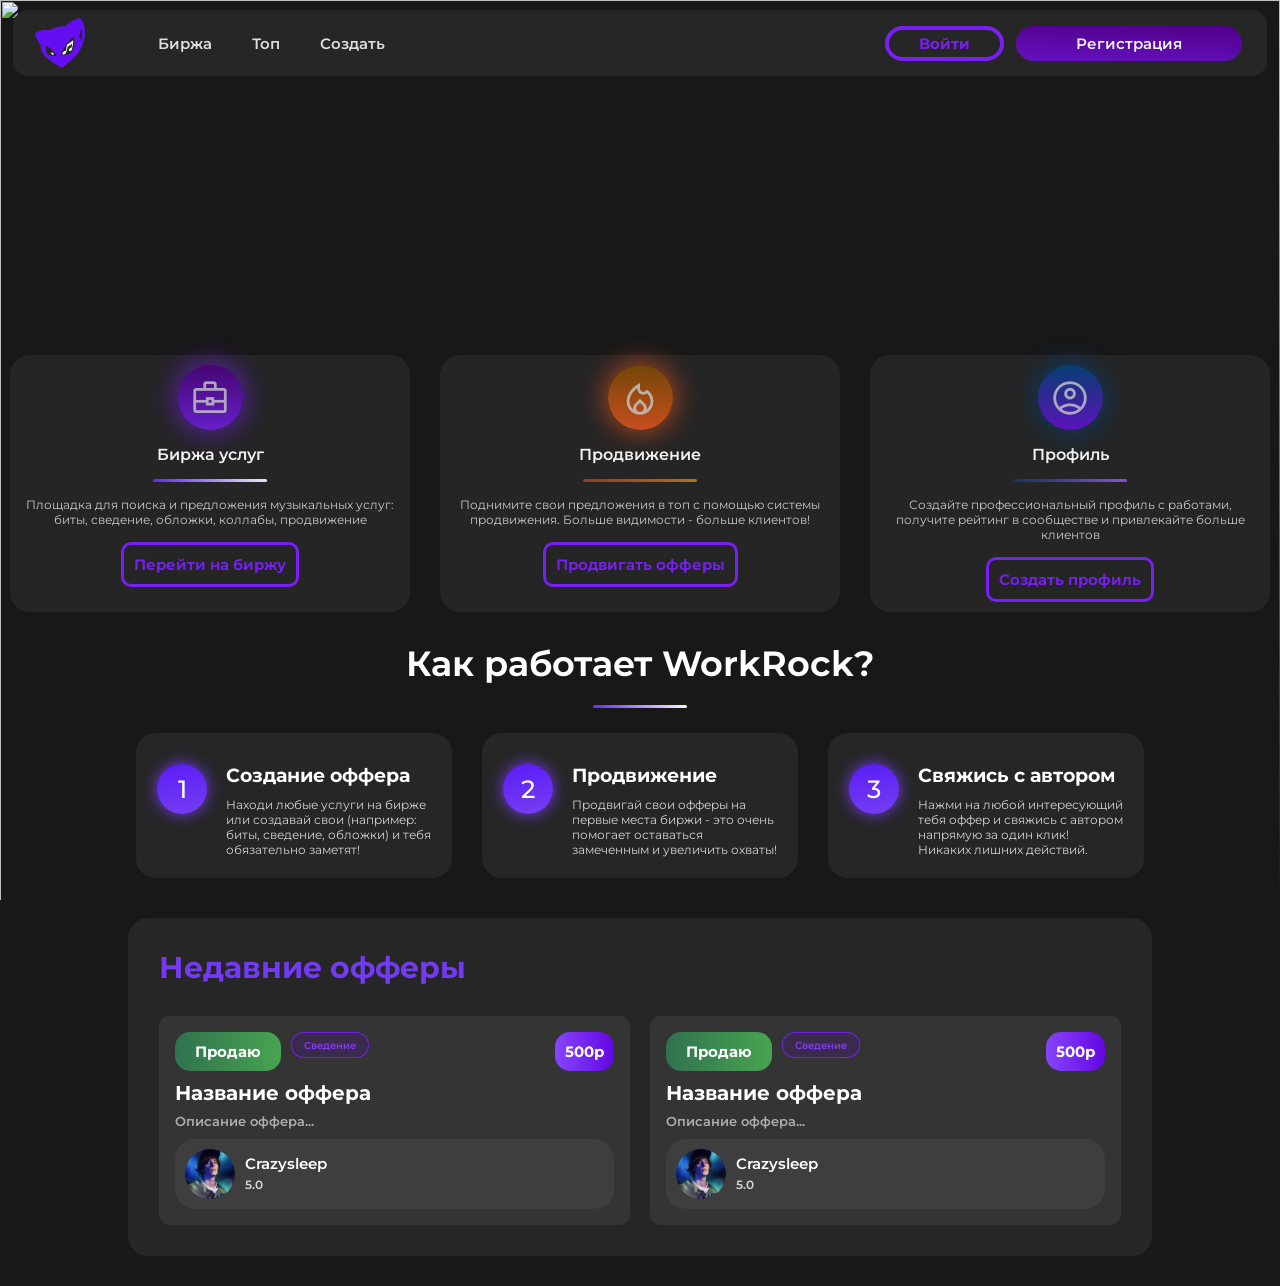
==== indexx/index.html @ 7c4638f1 "Add files via upload" ====
<!doctype html>
<html lang="ru">
  <head>
    <meta charset="UTF-8" />
    <meta name="viewport" content="width=device-width, initial-scale=1.0" />
    <title>Главная страница</title>
    <link rel="stylesheet" href="scss/index.css"/>
    <link
      href="https://fonts.googleapis.com/css2?family=Material+Symbols+Outlined"
      rel="stylesheet"
    />
  </head>
  <body>
    <!-- шапка -->
    <header class="header">
      <div class="header_logo"></div>
      <div class="header_nav">
        <a href="../market/market.html" class="header_nav_a">Биржа</a>
        <a href="" class="header_nav_a">Топ</a>
        <a href="" class="header_nav_a">Создать</a>
      </div>
      <div class="header_register">
        <button class="header_register_a_vh modal_vhrg">Войти</button>
        <button class="header_register_a_rg modal_vhrg">Регистрация</button>
      </div>
    </header>

    <!-- гифка -->
    <div class="con_one">
      <div class="gif_con">
        <img
          class="gif"
          src="https://media1.giphy.com/media/v1.Y2lkPTc5MGI3NjExdjl0ODY4eGNld2w3MTBham90aWJibW5sY29uaXBnZmtyMDhxZHY2diZlcD12MV9pbnRlcm5hbF9naWZfYnlfaWQmY3Q9Zw/vyaf70QxWQuD8dFiej/giphy.gif"
          alt=""
        />
        <span class="gif_span"></span>
      </div>
    </div>

    <!-- блоки после гифки -->
    <div class="con_block">
      <div class="block block_one">
        <div class="block_ico_port bico">
          <span class="material-symbols-outlined"> business_center </span>
        </div>
        <div class="block_one_h1">Биржа услуг</div>
        <div class="block_one_line bline"></div>
        <div class="block_one_p">
          Площадка для поиска и предложения музыкальных услуг: биты, сведение,
          обложки, коллабы, продвижение
        </div>
        <a href="#" class="block_one_button">Перейти на биржу</a>
      </div>

      <div class="block block_two">
        <div class="block_ico_fire bico">
          <span class="material-symbols-outlined"> local_fire_department </span>
        </div>
        <div class="block_two_h1">Продвижение</div>
        <div class="block_two_line bline"></div>
        <div class="block_two_p">
          Поднимите свои предложения в топ с помощью системы продвижения. Больше
          видимости - больше клиентов!
        </div>
        <a href="#" class="block_two_button">Продвигать офферы</a>
      </div>

      <div class="block block_fre">
        <div class="block_ico_prof bico">
          <span class="material-symbols-outlined"> account_circle </span>
        </div>
        <div class="block_fre_h1">Профиль</div>
        <div class="block_fre_line bline"></div>
        <div class="block_fre_p">
          Создайте профессиональный профиль с работами, получите рейтинг в
          сообществе и привлекайте больше клиентов
        </div>
        <a href="#" class="block_fre_button">Создать профиль</a>
      </div>
    </div>

    <!-- блоки 1 , 2 ,3 -->
    <div class="con_block_two">
      <div class="con_block_two_top">
        <div class="con_block_two_top_h1">Как работает WorkRock?</div>
        <div class="con_block_two_top_line"></div>
      </div>
      <div class="con_block_two_grid">
        <div class="con_block_two_grid_block">
          <div class="con_block_two_grid_block_number">1</div>
          <div class="con_block_two_grid_block_info">
            <h1 class="con_block_two_grid_block_info_h1">Создание оффера</h1>
            <p class="con_block_two_grid_block_info_p">
              Находи любые услуги на бирже или создавай свои (например: биты,
              сведение, обложки) и тебя обязательно заметят!
            </p>
          </div>
        </div>
        <div class="con_block_two_grid_block">
          <div class="con_block_two_grid_block_number">2</div>
          <div class="con_block_two_grid_block_info">
            <h1 class="con_block_two_grid_block_info_h1">Продвижение</h1>
            <p class="con_block_two_grid_block_info_p">
              Продвигай свои офферы на первые места биржи - это очень помогает
              оставаться замеченным и увеличить охваты!
            </p>
          </div>
        </div>
        <div class="con_block_two_grid_block">
          <div class="con_block_two_grid_block_number">3</div>
          <div class="con_block_two_grid_block_info">
            <h1 class="con_block_two_grid_block_info_h1">Свяжись с автором</h1>
            <p class="con_block_two_grid_block_info_p">
              Нажми на любой интересующий тебя оффер и свяжись с автором
              напрямую за один клик! Никаких лишних действий.
            </p>
          </div>
        </div>
      </div>
    </div>

    <!-- офферы -->
    <div class="con_offers">
      <div class="con_offers_h1">Недавние офферы</div>
      <div class="con_offers_overfl">
        <div class="offer">
          <div class="offer_top">
            <div class="offer_top_block">Продаю</div>
            <div class="offer_top_block offtb">Сведение</div>
            <div class="offer_top_block offtbb">500р</div>
          </div>
          <div class="offer_h1">Название оффера</div>
          <div class="offer_p">Описание оффера...</div>
          <div class="offer_profile">
            <img src="/img/1.jpg" alt="" class="offer_profile_avatar" />
            <div class="offer_profile_con">
              <div class="offer_profile_con_nickname">Crazysleep</div>
              <div class="offer_profile_con_otziv">5.0</div>
            </div>
          </div>
        </div>
        <div class="offer">
          <div class="offer_top">
            <div class="offer_top_block">Продаю</div>
            <div class="offer_top_block offtb">Сведение</div>
            <div class="offer_top_block offtbb">500р</div>
          </div>
          <div class="offer_h1">Название оффера</div>
          <div class="offer_p">Описание оффера...</div>
          <div class="offer_profile">
            <img src="/img/1.jpg" alt="" class="offer_profile_avatar" />
            <div class="offer_profile_con">
              <div class="offer_profile_con_nickname">Crazysleep</div>
              <div class="offer_profile_con_otziv">5.0</div>
            </div>
          </div>
        </div>
      </div>
    </div>

    <!-- модальный блок-окно -->
    <div class="modal_con">
      <div class="modal_block">
        <div class="modal_con_h1rg">
          <h1 class="modal_block_h1rg">Регистрация</h1>
          <h1 class="modal_block_h1">x</h1>
        </div>
          <div class="modal_nick">
            <h1 class="modal_nick_h1">Ваш никнейм</h1>
            <input class="modal_nick_input" type="name" placeholder="Введите никнейм"/>
          </div>
          <div class="modal_pass">
            <h1 class="modal_pass_h1">Пароль</h1>
            <input class="modal_pass_input" type="password" placeholder="Введите пароль"/>
          </div>
          <div class="modal_2pass">
            <h1 class="modal_2pass_h1">Подтвердите пароль</h1>
            <input class="modal_2pass_input" type="password" placeholder="Введите снова пароль"/>
          </div>
          <div class="modal_tg">
            <div class="modal_tg_h1">Telegram для связи (обязательно)</div>
            <div class="modal_tg_con">
              <input type="text" class="modal_tg_con_input" value="@" placeholder="@nickname"/>
              <div class="modal_tg_con_p">
                Ссылка будет в вашем профиле. Можно изменить позже
              </div>
            </div>
          </div>
          <div class="modal_rg">
            <button class="modal_rg_rg">Зарегистрироваться</button>
            <button class="modal_rg_vh">Есть аккаунт?</button>
          </div>
        </div>
      </div>
    </div>

    <!-- модальное окно входа -->
      <div class="modal_con_rg">

      <div class="modal_con_rg_block">

        <div class="modal_con_rg_block_conh1">
          <h1 class="modal_con_rg_block_conh1_vh">Вход</h1>
          <h1 class="modal_con_rg_block_conh1_x">x</h1>
        </div>

          <div class="modal_con_rg_block_nick">
            <h1 class="modal_con_rg_block_nick_name">Ваш никнейм</h1>
            <input class="modal_con_rg_block_nick_inp" type="name" placeholder="Введите никнейм"/>
          </div>

          <div class="modal_con_rg_block_pass">
            <h1 class="modal_con_rg_block_pass_pass">Пароль</h1>
            <input class="modal_con_rg_block_pass_inp" type="password" placeholder="Введите пароль"/>
          </div>

          <div class="modal_con_rg_block_vh">
            <button class="modal_con_rg_block_vh_vhod">Вход</button>
            <button class="modal_con_rg_block_vh_vv">Нету акканта?</button>
          </div>

        </div>
      </div>
    </div>

    <script src="js/index.js"></script>
  </body>
</html>
---- indexx/scss/index.css ----
@import url("https://fonts.googleapis.com/css2?family=Comfortaa:wght@300..700&family=Lato:ital,wght@0,100;0,300;0,400;0,700;0,900;1,100;1,300;1,400;1,700;1,900&family=Manuale:ital,wght@0,300..800;1,300..800&family=Montserrat:ital,wght@0,100..900;1,100..900&family=Roboto:ital,wght@0,100..900;1,100..900&display=swap");
body.no-scroll {
  overflow: hidden;
}

body {
  overflow-x: hidden;
  padding: 0 0 30px 0;
}

* {
  margin: 0;
  padding: 0;
  box-sizing: border-box;
  transition: all 0.2s;
  border: 0px;
  color: rgb(255, 255, 255);
  font-family: "Montserrat", sans-serif;
  font-size: 20px;
  font-weight: 400;
}

button {
  cursor: pointer;
}
button:hover {
  transform: scale(1.05);
}

a {
  text-decoration: none;
  color: white;
}

body {
  display: flex;
  flex-direction: column;
  justify-content: center;
  align-items: center;
  gap: normal;
  background: rgb(24, 24, 24);
  position: relative;
}

.header {
  display: flex;
  flex-direction: row;
  justify-content: space-between;
  align-items: center;
  gap: normal;
  width: 98%;
  height: 66px;
  background: rgb(40, 40, 40);
  top: 10px;
  z-index: 10;
  padding: 5px;
  border-radius: 15px;
  position: fixed;
  opacity: 95%;
}
@media (max-width: 900px) {
  .header {
    width: 98%;
    height: auto;
    padding: 10px;
  }
}
.header_logo {
  width: 55px;
  height: 50px;
  margin-left: 15px;
  background-image: url(../../img/logo2.PNG);
  background-repeat: no-repeat;
  background-position: 50% 50%;
  background-size: cover;
  margin-right: 60px;
  cursor: pointer;
}
@media (max-width: 900px) {
  .header_logo {
    width: 35px;
    height: 30px;
  }
}
@media (max-width: 600px) {
  .header_logo {
    width: 30px;
    height: 20px;
  }
}
@media (max-width: 500px) {
  .header_logo {
    margin-left: 20px;
    padding: 0 0 0 30px;
  }
}
.header_logo:hover {
  transform: rotate(15deg);
}
.header_nav {
  display: flex;
  flex-direction: row;
  justify-content: normal;
  align-items: stretch;
  gap: 20px;
  margin-right: auto;
}
@media (max-width: 900px) {
  .header_nav {
    margin-right: 0px;
    display: flex;
    flex-direction: row;
    justify-content: normal;
    align-items: stretch;
    gap: 5px;
  }
}
@media (max-width: 500px) {
  .header_nav {
    margin-left: -80px;
  }
}
.header_nav_a {
  padding: 10px;
  border-radius: 10px;
  font-size: 15px;
  font-weight: 600;
  opacity: 0.9;
}
@media (max-width: 900px) {
  .header_nav_a {
    font-size: 10px;
  }
}
@media (max-width: 500px) {
  .header_nav_a {
    font-size: 8px;
  }
}
.header_nav_a:hover {
  background-color: rgba(140, 87, 219, 0.1568627451);
}
.header_register {
  display: flex;
  flex-direction: row;
  justify-content: center;
  align-items: center;
  gap: 12px;
  margin-right: 20px;
}
@media (max-width: 900px) {
  .header_register {
    margin-right: 1px;
  }
}
.header_register_a_vh {
  border: 4px solid rgb(126, 32, 255);
  background: rgba(82, 0, 142, 0);
  color: rgb(126, 32, 255);
  border-radius: 20px;
  padding: 4px 30px;
  text-align: center;
  font-size: 15px;
  font-weight: 700;
}
@media (max-width: 900px) {
  .header_register_a_vh {
    padding: 8px 10px;
    font-size: 10px;
    border: 1px solid rgb(126, 32, 255);
  }
}
@media (max-width: 500px) {
  .header_register_a_vh {
    padding: 5px 5px;
    font-size: 8px;
  }
}
.header_register_a_vh:hover {
  transform: scale(1.1);
}
.header_register_a_rg {
  border-radius: 20px;
  background: linear-gradient(182.62deg, rgb(82, 0, 142) -1.457%, rgb(114.69, 23.78, 225.97) 142.012%, rgb(126, 32, 255) 191.621%);
  padding: 8px 60px;
  text-align: center;
  font-size: 15px;
  font-weight: 600;
}
@media (max-width: 900px) {
  .header_register_a_rg {
    padding: 8px 20px;
    font-size: 10px;
  }
}
@media (max-width: 500px) {
  .header_register_a_rg {
    padding: 5px 5px;
    font-size: 8px;
  }
}
.header_register_a_rg:hover {
  transform: scale(1.05);
}

.gif_con {
  position: relative;
}
.gif_con .gif_span::after {
  content: "";
  width: 100vw;
  height: 900px;
  background: linear-gradient(180deg, rgba(255, 255, 255, 0) 0%, rgb(24, 24, 24) 100%);
  position: absolute;
  z-index: 1;
  bottom: 1px;
  left: 1px;
}
@media (max-width: 800px) {
  .gif_con .gif_span::after {
    width: 100vw;
    height: 500px;
  }
}
@media (max-width: 500px) {
  .gif_con .gif_span::after {
    width: 100vw;
    height: 300px;
  }
}
.gif_con .gif {
  width: 100vw;
  height: 900px;
}
@media (max-width: 800px) {
  .gif_con .gif {
    width: 100vw;
    height: 500px;
  }
}
@media (max-width: 500px) {
  .gif_con .gif {
    width: 100vw;
    height: 300px;
  }
}

.con_block {
  display: grid;
  grid-template-columns: 1fr 1fr 1fr;
  grid-template-rows: 1fr;
  gap: 30px;
  justify-content: normal;
  align-items: stretch;
  width: 77.8%;
  height: auto;
  margin-top: -550px;
  z-index: 2;
}
@media (max-width: 1300px) {
  .con_block {
    width: 100%;
    height: auto;
    padding: 0 10px;
  }
}
@media (max-width: 800px) {
  .con_block {
    margin-top: -250px;
  }
}
@media (max-width: 500px) {
  .con_block {
    display: grid;
    grid-template-columns: 1fr 1fr 1fr;
    grid-template-rows: 1fr;
    gap: 10px;
    justify-content: normal;
    align-items: stretch;
  }
}
@media (max-width: 500px) {
  .con_block {
    margin-top: -150px;
  }
}
.con_block .block {
  display: flex;
  flex-direction: column;
  justify-content: auto;
  align-items: center;
  gap: 20px;
  text-align: center;
  opacity: 0.95;
  border-radius: 20px;
  background: rgb(38, 38, 38);
  padding: 20px;
  cursor: pointer;
}
@media (max-width: 1300px) {
  .con_block .block {
    display: flex;
    flex-direction: column;
    justify-content: auto;
    align-items: center;
    gap: 15px;
    padding: 10px;
  }
}
@media (max-width: 500px) {
  .con_block .block {
    display: flex;
    flex-direction: column;
    justify-content: auto;
    align-items: center;
    gap: 10px;
  }
}
.con_block .block:hover {
  transform: scale(1.07);
  opacity: 1;
}
.con_block .block:hover .bico {
  border-radius: 30px;
  transform: rotate(10deg) scale(1.05);
  opacity: 1;
}
.con_block .block:hover .bline {
  width: 70%;
  height: 3px;
}
.con_block .block:hover .block_ico_port {
  box-shadow: 0 0 25px rgb(126, 32, 255);
}
.con_block .block:hover .block_ico_fire {
  box-shadow: 0 0 25px rgb(255, 94, 32);
}
.con_block .block:hover .block_ico_prof {
  box-shadow: 0 0 25px rgb(2, 95, 189);
}

.block_ico_port > .material-symbols-outlined, .block_ico_fire > .material-symbols-outlined, .block_ico_prof > .material-symbols-outlined {
  font-size: 3em;
  position: absolute;
  opacity: 0.8;
}
@media (max-width: 1300px) {
  .block_ico_port > .material-symbols-outlined, .block_ico_fire > .material-symbols-outlined, .block_ico_prof > .material-symbols-outlined {
    font-size: 2em;
  }
}
@media (max-width: 500px) {
  .block_ico_port > .material-symbols-outlined, .block_ico_fire > .material-symbols-outlined, .block_ico_prof > .material-symbols-outlined {
    font-size: 1em;
  }
}
.block_ico_port, .block_ico_fire, .block_ico_prof {
  display: flex;
  flex-direction: row;
  justify-content: center;
  align-items: center;
  gap: normal;
  width: 85px;
  height: 85px;
  background: linear-gradient(180deg, rgb(82, 0, 142), rgb(126, 32, 255) 100%);
  box-shadow: 0 0 30px rgb(126, 32, 255);
  padding: 10px;
  border-radius: 40px;
  opacity: 0.8;
  position: relative;
}
@media (max-width: 1300px) {
  .block_ico_port, .block_ico_fire, .block_ico_prof {
    width: 65px;
    height: 65px;
  }
}
@media (max-width: 500px) {
  .block_ico_port, .block_ico_fire, .block_ico_prof {
    width: 35px;
    height: 35px;
  }
}
.block_ico_fire {
  background: linear-gradient(180deg, rgb(142, 83, 0), rgb(255, 94, 32) 100%);
  box-shadow: 0 0 30px rgb(255, 94, 32);
}
.block_ico_prof {
  background: linear-gradient(180deg, rgb(0, 72, 142), rgb(110, 17, 237) 100%);
  box-shadow: 0 0 30px rgb(0, 72, 142);
}

.block_one_h1, .block_two_h1, .block_fre_h1 {
  font-size: 1.2em;
  font-weight: 600;
}
@media (max-width: 1300px) {
  .block_one_h1, .block_two_h1, .block_fre_h1 {
    font-size: 0.8em;
  }
}
@media (max-width: 500px) {
  .block_one_h1, .block_two_h1, .block_fre_h1 {
    font-size: 0.55em;
  }
}
.block_one_line, .block_two_line, .block_fre_line {
  width: 30%;
  height: 3px;
  border-radius: 4px;
  background: linear-gradient(90deg, #642bfd, #f6f3ff 100%);
}
@media (max-width: 500px) {
  .block_one_line, .block_two_line, .block_fre_line {
    width: 30%;
    height: 2px;
  }
}
.block_one_p, .block_two_p, .block_fre_p {
  text-align: center;
  font-size: 0.8em;
  opacity: 0.8;
}
@media (max-width: 1300px) {
  .block_one_p, .block_two_p, .block_fre_p {
    font-size: 0.6em;
  }
}
@media (max-width: 500px) {
  .block_one_p, .block_two_p, .block_fre_p {
    font-size: 0.35em;
  }
}
.block_one_button, .block_two_button, .block_fre_button {
  width: 280px;
  height: auto;
  padding: 15px;
  color: rgb(126, 32, 255);
  border: 3px solid rgb(126, 32, 255);
  border-radius: 20px;
  background: rgba(82, 0, 142, 0);
  font-weight: 650;
}
@media (max-width: 1300px) {
  .block_one_button, .block_two_button, .block_fre_button {
    width: auto;
    height: auto;
    padding: 10px;
    font-size: 15px;
    border-radius: 10px;
  }
}
@media (max-width: 500px) {
  .block_one_button, .block_two_button, .block_fre_button {
    width: auto;
    height: auto;
    padding: 5px;
    font-size: 7px;
    border-radius: 5px;
  }
}
.block_one_button:hover, .block_two_button:hover, .block_fre_button:hover {
  width: 260px;
  height: auto;
  padding: 15px;
}
.block_two_line {
  background: linear-gradient(90deg, #904223, #b5772a 100%);
}
.block_fre_line {
  background: linear-gradient(90deg, #16365d, #8c57db 100%);
}

.con_block_two {
  display: flex;
  flex-direction: column;
  justify-content: center;
  align-items: center;
  gap: normal;
  width: 100%;
  height: auto;
  padding: 10px;
  z-index: 5;
  margin-top: 20px;
}
@media (max-width: 500px) {
  .con_block_two {
    padding: 5px;
  }
}
.con_block_two_top {
  display: flex;
  flex-direction: column;
  justify-content: center;
  align-items: center;
  gap: 20px;
}
.con_block_two_top_h1 {
  font-size: 35px;
  font-weight: 650;
}
@media (max-width: 900px) {
  .con_block_two_top_h1 {
    font-size: 25px;
  }
}
@media (max-width: 500px) {
  .con_block_two_top_h1 {
    font-size: 15px;
  }
}
.con_block_two_top_line {
  width: 5%;
  height: 5px;
  border-radius: 4px;
  background: linear-gradient(90deg, #642bfd, #f6f3ff 100%);
}
@media (max-width: 1300px) {
  .con_block_two_top_line {
    width: 20%;
    height: 3px;
  }
}
.con_block_two_grid {
  display: grid;
  grid-template-columns: 1fr 1fr 1fr;
  grid-template-rows: auto;
  gap: 30px;
  justify-content: center;
  align-items: center;
  width: 80%;
  margin-top: 25px;
}
@media (max-width: 900px) {
  .con_block_two_grid {
    display: grid;
    grid-template-columns: 1fr 1fr 1fr;
    grid-template-rows: auto;
    gap: 10px;
    justify-content: center;
    align-items: center;
  }
}
.con_block_two_grid_block {
  display: flex;
  flex-direction: row;
  justify-content: space-between;
  align-items: stretch;
  gap: normal;
  cursor: pointer;
  border: 1px solid rgba(0, 0, 0, 0);
  padding: 20px;
  border-radius: 20px;
  background: rgb(38, 38, 38);
}
@media (max-width: 1300px) {
  .con_block_two_grid_block {
    gap: 10px;
  }
}
@media (max-width: 900px) {
  .con_block_two_grid_block {
    padding: 10px;
    gap: 10px;
  }
}
.con_block_two_grid_block:hover {
  border: 1px solid #8c57db;
}
.con_block_two_grid_block_number {
  display: flex;
  flex-direction: row;
  justify-content: center;
  align-items: center;
  gap: normal;
  width: 50px;
  height: 50px;
  margin-top: 10px;
  font-size: 25px;
  padding: 20px;
  font-weight: 500;
  background: linear-gradient(170.35deg, rgb(91, 30, 248) 5.345%, rgb(116, 60, 241) 91.776%);
  box-shadow: 0 0 15px rgb(116, 60, 241);
  border-radius: 50%;
}
@media (max-width: 900px) {
  .con_block_two_grid_block_number {
    width: 30px;
    height: 30px;
    font-size: 15px;
    padding: 10px;
  }
}
@media (max-width: 500px) {
  .con_block_two_grid_block_number {
    width: 20px;
    height: 20px;
    font-size: 10px;
    padding: 5px;
    margin-top: 0px;
  }
}
.con_block_two_grid_block_info {
  display: flex;
  flex-direction: column;
  justify-content: center;
  align-items: stretch;
  gap: 10px;
  width: 75%;
  height: 90%;
  margin-top: 20px;
}
@media (max-width: 500px) {
  .con_block_two_grid_block_info {
    margin-top: 0px;
  }
}
.con_block_two_grid_block_info_h1 {
  margin-right: auto;
  font-size: 19px;
  font-weight: 700;
  margin-top: -10px;
}
@media (max-width: 900px) {
  .con_block_two_grid_block_info_h1 {
    font-size: 13px;
  }
}
@media (max-width: 500px) {
  .con_block_two_grid_block_info_h1 {
    margin-top: 0px;
    font-size: 8px;
  }
}
.con_block_two_grid_block_info_p {
  font-size: 12px;
  opacity: 0.8;
}
@media (max-width: 900px) {
  .con_block_two_grid_block_info_p {
    font-size: 8px;
  }
}
@media (max-width: 500px) {
  .con_block_two_grid_block_info_p {
    font-size: 4px;
  }
}

.con_offers {
  display: flex;
  flex-direction: column;
  justify-content: space-between;
  align-items: stretch;
  gap: 30px;
  width: 80%;
  height: auto;
  margin-top: 30px;
  padding: 30px;
  background: rgb(38, 38, 38);
  border-radius: 20px;
  border: 1px solid rgba(102, 0, 255, 0);
  z-index: 5;
}
@media (max-width: 800px) {
  .con_offers {
    padding: 10px;
    display: flex;
    flex-direction: column;
    justify-content: space-between;
    align-items: stretch;
    gap: 10px;
    width: 95%;
    height: auto;
  }
}
.con_offers_h1 {
  font-size: 30px;
  font-weight: 700;
  color: #723af1;
}
.con_offers_overfl {
  display: flex;
  flex-direction: row;
  justify-content: center;
  align-items: stretch;
  gap: 20px;
  width: 100%;
  height: auto;
  border-radius: 15px;
}

.offer {
  width: 100%;
  height: auto;
  padding: 15px;
  border-radius: 10px;
  background: rgb(38, 38, 38);
  background: rgb(52, 52, 52);
  border: 1px solid rgba(102, 0, 255, 0);
  cursor: pointer;
}
@media (max-width: 800px) {
  .offer {
    padding: 10px;
  }
}
@media (max-width: 500px) {
  .offer {
    padding: 5px;
  }
}
.offer:hover {
  border: 1px solid #6600ff;
  transform: scale(1.02);
}
.offer_top {
  display: flex;
  flex-direction: row;
  justify-content: space-between;
  align-items: stretch;
  gap: normal;
}
.offer_top_block {
  padding: 10px 20px;
  font-size: 15px;
  border-radius: 15px;
  background: linear-gradient(270deg, rgb(71, 164, 80), rgb(48, 114, 79) 100%);
  font-weight: 700;
}
@media (max-width: 800px) {
  .offer_top_block {
    padding: 10px 10px;
    font-size: 10px;
  }
}
@media (max-width: 500px) {
  .offer_top_block {
    padding: 8px 8px;
    font-size: 8px;
  }
}
.offer_top .offtb {
  display: flex;
  flex-direction: row;
  justify-content: center;
  align-items: center;
  gap: normal;
  width: auto;
  height: 25px;
  font-weight: 600;
  padding: 12px;
  font-size: 10px;
  margin-right: auto;
  margin-left: 10px;
  box-sizing: border-box;
  border: 0.7px solid rgba(126, 32, 255, 0.85);
  border-radius: 15px;
  background: rgba(84, 9, 184, 0.2);
  color: rgb(132, 60, 233);
}
@media (max-width: 800px) {
  .offer_top .offtb {
    padding: 10px 10px;
    font-size: 10px;
  }
}
@media (max-width: 500px) {
  .offer_top .offtb {
    padding: 8px 8px;
    font-size: 8px;
  }
}
.offer_top .offtbb {
  font-weight: 700;
  padding: 10px;
  border-radius: 15px;
  background: linear-gradient(270deg, rgb(100, 7, 226) 0.422%, rgb(135, 69, 252) 100%);
  font-size: 15px;
}
@media (max-width: 800px) {
  .offer_top .offtbb {
    padding: 10px 10px;
    font-size: 10px;
  }
}
@media (max-width: 500px) {
  .offer_top .offtbb {
    padding: 8px 8px;
    font-size: 8px;
  }
}
.offer_h1 {
  margin-top: 10px;
  font-weight: 700;
  font-size: 20px;
}
@media (max-width: 800px) {
  .offer_h1 {
    font-size: 15px;
  }
}
@media (max-width: 500px) {
  .offer_h1 {
    font-size: 10px;
  }
}
.offer_p {
  margin-top: 8px;
  opacity: 0.6;
  text-align: left;
  font-weight: 600;
  font-size: 13px;
}
@media (max-width: 800px) {
  .offer_p {
    font-size: 10px;
  }
}
@media (max-width: 500px) {
  .offer_p {
    font-size: 8px;
  }
}
.offer_profile {
  display: flex;
  flex-direction: row;
  justify-content: normal;
  align-items: stretch;
  gap: normal;
  padding: 10px;
  border-radius: 20px;
  background: rgba(102, 102, 102, 0.2);
  margin-top: 10px;
}
@media (max-width: 800px) {
  .offer_profile {
    padding: 5px;
  }
}
@media (max-width: 500px) {
  .offer_profile {
    padding: 3px;
  }
}
.offer_profile_avatar {
  width: 50px;
  height: 50px;
  border-radius: 50%;
}
@media (max-width: 800px) {
  .offer_profile_avatar {
    width: 40px;
    height: 40px;
  }
}
@media (max-width: 500px) {
  .offer_profile_avatar {
    width: 30px;
    height: 30px;
  }
}
.offer_profile_con {
  margin-left: 10px;
}
.offer_profile_con_nickname {
  font-size: 15px;
  font-weight: 600;
  margin-top: 5px;
}
@media (max-width: 800px) {
  .offer_profile_con_nickname {
    font-size: 10px;
  }
}
@media (max-width: 500px) {
  .offer_profile_con_nickname {
    font-size: 8px;
  }
}
.offer_profile_con_otziv {
  font-size: 12px;
  opacity: 0.8;
  margin-top: 4px;
  font-weight: 600;
}
@media (max-width: 800px) {
  .offer_profile_con_otziv {
    font-size: 8px;
  }
}
@media (max-width: 500px) {
  .offer_profile_con_otziv {
    font-size: 5px;
  }
}

.modal_con {
  display: none;
  justify-content: center;
  width: 100%;
  height: 100%;
  position: absolute;
  z-index: 20;
  background-color: rgba(0, 0, 0, 0.678);
}
.modal_con .modal_block {
  display: flex;
  flex-direction: column;
  gap: 15px;
  position: fixed;
  z-index: 21;
  margin-top: 50px;
  width: 800px;
  border-radius: 15px;
  background: rgb(38, 38, 38);
  opacity: 0.93;
  padding: 40px;
}
@media (max-width: 1300px) {
  .modal_con .modal_block {
    width: 90%;
    box-shadow: 0 0 200px 50px black;
  }
}
@media (max-width: 500px) {
  .modal_con .modal_block {
    position: static;
  }
}
.modal_con .modal_block .modal_con_h1rg {
  display: flex;
  justify-content: center;
  align-items: center;
}
@media (max-width: 500px) {
  .modal_con .modal_block .modal_con_h1rg {
    gap: 60px;
    margin-bottom: 20px;
  }
}
.modal_con .modal_block .modal_con_h1rg .modal_block_h1rg,
.modal_con .modal_block .modal_con_h1rg .modal_block_h1rg_rg {
  margin-left: 40%;
  color: #7a4ef3;
  font-weight: 700;
  font-size: 25px;
}
.modal_con .modal_block .modal_block_h1 {
  display: flex;
  justify-content: center;
  align-items: center;
  margin-left: auto;
  border-radius: 50%;
  width: 30px;
  height: 30px;
  cursor: pointer;
}
@media (max-width: 500px) {
  .modal_con .modal_block .modal_block_h1 {
    margin-right: 100px;
  }
}
.modal_con .modal_block .modal_block_h1:hover {
  background-color: rgba(0, 0, 0, 0.322);
  transform: rotate(30deg);
}
.modal_con .modal_block .modal_nick,
.modal_con .modal_block .modal_pass,
.modal_con .modal_block .modal_2pass {
  gap: 5px;
  display: flex;
  flex-direction: column;
}
.modal_con .modal_block .modal_nick_h1,
.modal_con .modal_block .modal_nick .modal_nick_h1_rg,
.modal_con .modal_block .modal_nick .modal_pass_h1_rg,
.modal_con .modal_block .modal_pass_h1,
.modal_con .modal_block .modal_pass .modal_nick_h1_rg,
.modal_con .modal_block .modal_pass .modal_pass_h1_rg,
.modal_con .modal_block .modal_2pass_h1,
.modal_con .modal_block .modal_2pass .modal_nick_h1_rg,
.modal_con .modal_block .modal_2pass .modal_pass_h1_rg {
  font-size: 15px;
  font-weight: 700;
  margin-left: 8px;
}
.modal_con .modal_block .modal_nick_input,
.modal_con .modal_block .modal_nick .modal_nick_input_rg,
.modal_con .modal_block .modal_nick .modal_pass_input_rg,
.modal_con .modal_block .modal_pass_input,
.modal_con .modal_block .modal_pass .modal_nick_input_rg,
.modal_con .modal_block .modal_pass .modal_pass_input_rg,
.modal_con .modal_block .modal_2pass_input,
.modal_con .modal_block .modal_2pass .modal_nick_input_rg,
.modal_con .modal_block .modal_2pass .modal_pass_input_rg {
  border-radius: 20px;
  background: rgb(56, 56, 56);
  opacity: 0.9;
  height: 50px;
  padding: 5px;
}
.modal_con .modal_block .modal_tg {
  gap: 5px;
  display: flex;
  flex-direction: column;
}
.modal_con .modal_block .modal_tg_h1 {
  font-size: 16px;
  font-weight: 700;
  margin-left: 8px;
}
.modal_con .modal_block .modal_tg_con {
  gap: 5px;
  display: flex;
  flex-direction: column;
  padding: 10px;
  border: 2px solid rgb(50, 63, 78);
  border-radius: 20px;
  background: rgb(42, 49, 58);
  opacity: 0.9;
}
.modal_con .modal_block .modal_tg_con_input {
  width: 100%;
  height: 50px;
  border: 2px solid rgb(62, 85, 110);
  border-radius: 20px;
  background: linear-gradient(167.76deg, rgb(51, 64, 81) 34.271%, rgba(51, 64, 81, 0) 99.263%);
  opacity: 0.9;
}
.modal_con .modal_block .modal_tg_con_p {
  font-size: 15px;
  text-align: center;
  border-radius: 20px;
  background: rgb(39, 61, 89);
  opacity: 0.9;
  padding: 5px;
}
.modal_con .modal_block .modal_rg {
  display: flex;
  justify-content: center;
  align-content: center;
  gap: 20px;
}
@media (max-width: 1300px) {
  .modal_con .modal_block .modal_rg {
    display: flex;
    flex-direction: column;
    justify-content: center;
    align-content: center;
    gap: 10px;
  }
}
.modal_con .modal_block .modal_rg_rg {
  padding: 15px;
  border-radius: 20px;
  background: linear-gradient(183.34deg, rgb(82, 0, 142) -38.98%, rgb(126, 32, 255) 67.52%);
  color: rgb(232, 232, 232);
  font-size: 18px;
  font-weight: 800;
}
@media (max-width: 800px) {
  .modal_con .modal_block .modal_rg_rg {
    font-size: 15px;
    padding: 10px;
    border-radius: 10px;
  }
}
.modal_con .modal_block .modal_rg_vh {
  padding: 15px;
  border-radius: 20px;
  border: 3px solid rgb(66, 66, 66);
  background: rgb(36, 36, 36);
  color: rgb(232, 232, 232);
  font-size: 18px;
  font-weight: 800;
}
@media (max-width: 800px) {
  .modal_con .modal_block .modal_rg_vh {
    font-size: 15px;
    padding: 10px;
    border-radius: 10px;
  }
}

.modal_con_rg {
  display: none;
  justify-content: center;
  width: 100%;
  height: 100%;
  position: absolute;
  z-index: 20;
  background-color: rgba(0, 0, 0, 0.678);
}
.modal_con_rg_block {
  display: flex;
  flex-direction: column;
  gap: 15px;
  position: fixed;
  z-index: 21;
  margin-top: 280px;
  width: 800px;
  border-radius: 15px;
  background: rgb(38, 38, 38);
  opacity: 0.93;
  padding: 40px;
}
@media (max-width: 1000px) {
  .modal_con_rg_block {
    width: 70%;
    margin-top: 180px;
  }
}
.modal_con_rg_block_conh1 {
  display: flex;
  justify-content: space-between;
  align-items: center;
  gap: 20px;
}
.modal_con_rg_block_conh1_vh {
  color: #7a4ef3;
  font-weight: 700;
  font-size: 25px;
  margin-left: 45%;
}
.modal_con_rg_block_conh1_x {
  display: flex;
  justify-content: center;
  align-items: center;
  margin-left: auto;
  border-radius: 50%;
  width: 30px;
  height: 30px;
  cursor: pointer;
}
.modal_con_rg_block_nick,
.modal_con_rg .modal_con_rg_block_pass {
  display: flex;
  flex-direction: column;
  gap: 10px;
}
.modal_con_rg_block_nick_name,
.modal_con_rg_block_nick .modal_con_rg_block_pass_pass,
.modal_con_rg .modal_con_rg_block_pass_name,
.modal_con_rg .modal_con_rg_block_pass .modal_con_rg_block_pass_pass {
  font-size: 15px;
  font-weight: 700;
}
.modal_con_rg_block_nick_inp,
.modal_con_rg_block_nick .odal_con_rg_block_pass_inp,
.modal_con_rg .modal_con_rg_block_pass_inp,
.modal_con_rg .modal_con_rg_block_pass .odal_con_rg_block_pass_inp {
  border-radius: 20px;
  background: rgb(56, 56, 56);
  opacity: 0.9;
  height: 50px;
  padding: 5px;
}
.modal_con_rg_block_vh {
  display: flex;
  gap: 20px;
  justify-content: center;
  align-items: center;
}
.modal_con_rg_block_vh_vhod {
  padding: 15px;
  border-radius: 20px;
  background: linear-gradient(183.34deg, rgb(82, 0, 142) -38.98%, rgb(126, 32, 255) 67.52%);
  color: rgb(232, 232, 232);
  font-size: 18px;
  font-weight: 800;
}
@media (max-width: 600px) {
  .modal_con_rg_block_vh_vhod {
    font-size: 13px;
    padding: 10px;
    border-radius: 10px;
  }
}
.modal_con_rg_block_vh_vv {
  padding: 15px;
  border-radius: 20px;
  border: 3px solid rgb(66, 66, 66);
  background: rgb(36, 36, 36);
  color: rgb(232, 232, 232);
  font-size: 18px;
  font-weight: 800;
}
@media (max-width: 600px) {
  .modal_con_rg_block_vh_vv {
    font-size: 10px;
    padding: 10px;
    border-radius: 10px;
  }
}/*# sourceMappingURL=index.css.map */
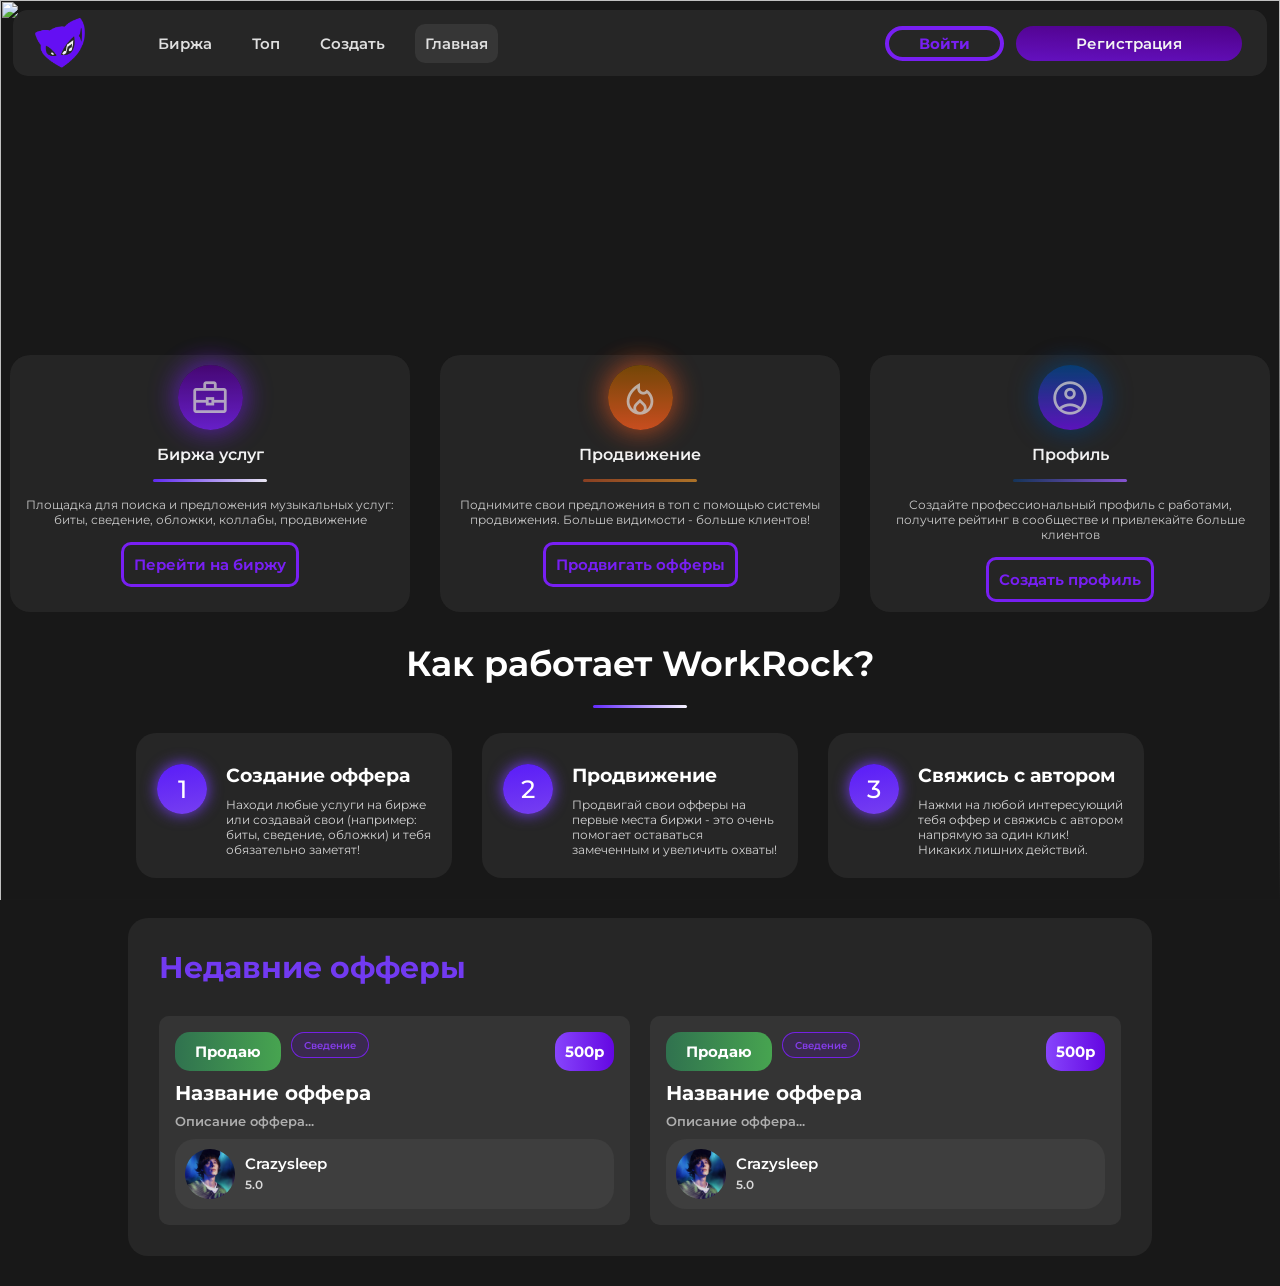
==== commit 4f64c3ca: "Add files via upload" ====
--- a/indexx/index.html
+++ b/indexx/index.html
@@ -18,6 +18,7 @@
         <a href="../market/market.html" class="header_nav_a">Биржа</a>
         <a href="" class="header_nav_a">Топ</a>
         <a href="" class="header_nav_a">Создать</a>
+        <a href="" class="header_nav_a glav_header">Главная</a>
       </div>
       <div class="header_register">
         <button class="header_register_a_vh modal_vhrg">Войти</button>
--- a/indexx/scss/index.css
+++ b/indexx/scss/index.css
@@ -139,6 +139,9 @@
 }
 .header_nav_a:hover {
   background-color: rgba(140, 87, 219, 0.1568627451);
+}
+.header_nav .glav_header {
+  background-color: rgba(255, 255, 255, 0.0823529412);
 }
 .header_register {
   display: flex;
@@ -463,6 +466,13 @@
   width: 260px;
   height: auto;
   padding: 15px;
+}
+@media (max-width: 1300px) {
+  .block_one_button:hover, .block_two_button:hover, .block_fre_button:hover {
+    width: auto;
+    height: auto;
+    padding: 10px 3px;
+  }
 }
 .block_two_line {
   background: linear-gradient(90deg, #904223, #b5772a 100%);
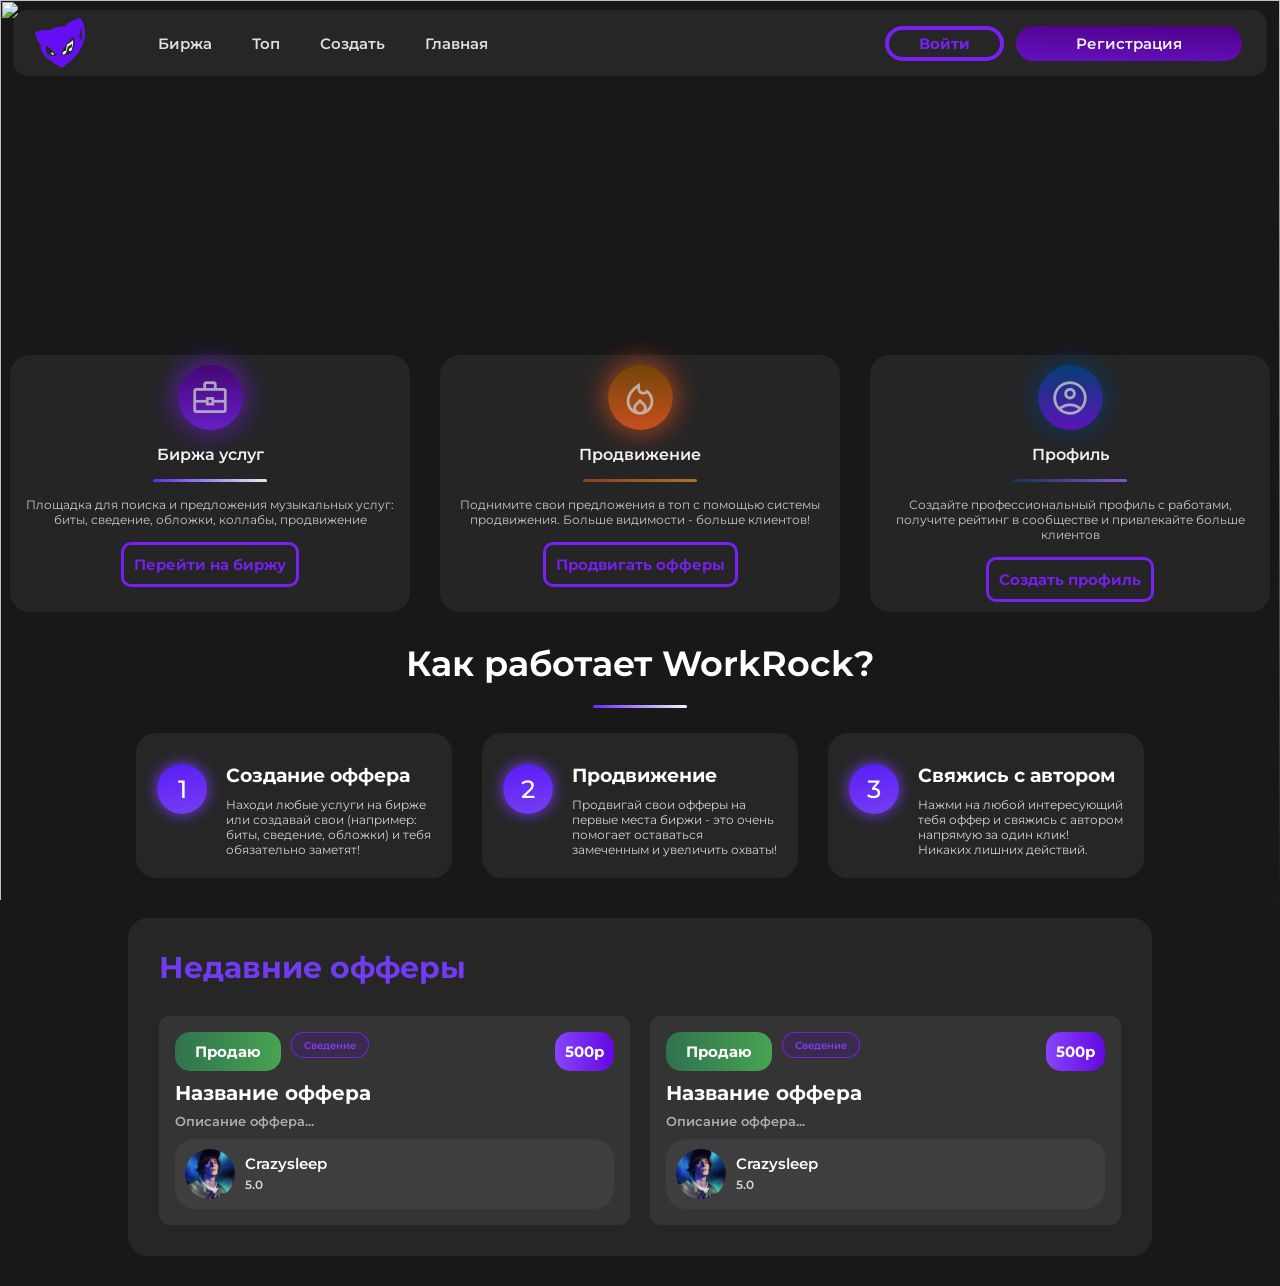
==== commit 2161870b: "Add files via upload" ====
--- a/indexx/index.html
+++ b/indexx/index.html
@@ -1,229 +1,230 @@
-<!doctype html>
-<html lang="ru">
-  <head>
-    <meta charset="UTF-8" />
-    <meta name="viewport" content="width=device-width, initial-scale=1.0" />
-    <title>Главная страница</title>
-    <link rel="stylesheet" href="scss/index.css"/>
-    <link
-      href="https://fonts.googleapis.com/css2?family=Material+Symbols+Outlined"
-      rel="stylesheet"
-    />
-  </head>
-  <body>
-    <!-- шапка -->
-    <header class="header">
-      <div class="header_logo"></div>
-      <div class="header_nav">
-        <a href="../market/market.html" class="header_nav_a">Биржа</a>
-        <a href="" class="header_nav_a">Топ</a>
-        <a href="" class="header_nav_a">Создать</a>
-        <a href="" class="header_nav_a glav_header">Главная</a>
-      </div>
-      <div class="header_register">
-        <button class="header_register_a_vh modal_vhrg">Войти</button>
-        <button class="header_register_a_rg modal_vhrg">Регистрация</button>
-      </div>
-    </header>
-
-    <!-- гифка -->
-    <div class="con_one">
-      <div class="gif_con">
-        <img
-          class="gif"
-          src="https://media1.giphy.com/media/v1.Y2lkPTc5MGI3NjExdjl0ODY4eGNld2w3MTBham90aWJibW5sY29uaXBnZmtyMDhxZHY2diZlcD12MV9pbnRlcm5hbF9naWZfYnlfaWQmY3Q9Zw/vyaf70QxWQuD8dFiej/giphy.gif"
-          alt=""
-        />
-        <span class="gif_span"></span>
-      </div>
-    </div>
-
-    <!-- блоки после гифки -->
-    <div class="con_block">
-      <div class="block block_one">
-        <div class="block_ico_port bico">
-          <span class="material-symbols-outlined"> business_center </span>
-        </div>
-        <div class="block_one_h1">Биржа услуг</div>
-        <div class="block_one_line bline"></div>
-        <div class="block_one_p">
-          Площадка для поиска и предложения музыкальных услуг: биты, сведение,
-          обложки, коллабы, продвижение
-        </div>
-        <a href="#" class="block_one_button">Перейти на биржу</a>
-      </div>
-
-      <div class="block block_two">
-        <div class="block_ico_fire bico">
-          <span class="material-symbols-outlined"> local_fire_department </span>
-        </div>
-        <div class="block_two_h1">Продвижение</div>
-        <div class="block_two_line bline"></div>
-        <div class="block_two_p">
-          Поднимите свои предложения в топ с помощью системы продвижения. Больше
-          видимости - больше клиентов!
-        </div>
-        <a href="#" class="block_two_button">Продвигать офферы</a>
-      </div>
-
-      <div class="block block_fre">
-        <div class="block_ico_prof bico">
-          <span class="material-symbols-outlined"> account_circle </span>
-        </div>
-        <div class="block_fre_h1">Профиль</div>
-        <div class="block_fre_line bline"></div>
-        <div class="block_fre_p">
-          Создайте профессиональный профиль с работами, получите рейтинг в
-          сообществе и привлекайте больше клиентов
-        </div>
-        <a href="#" class="block_fre_button">Создать профиль</a>
-      </div>
-    </div>
-
-    <!-- блоки 1 , 2 ,3 -->
-    <div class="con_block_two">
-      <div class="con_block_two_top">
-        <div class="con_block_two_top_h1">Как работает WorkRock?</div>
-        <div class="con_block_two_top_line"></div>
-      </div>
-      <div class="con_block_two_grid">
-        <div class="con_block_two_grid_block">
-          <div class="con_block_two_grid_block_number">1</div>
-          <div class="con_block_two_grid_block_info">
-            <h1 class="con_block_two_grid_block_info_h1">Создание оффера</h1>
-            <p class="con_block_two_grid_block_info_p">
-              Находи любые услуги на бирже или создавай свои (например: биты,
-              сведение, обложки) и тебя обязательно заметят!
-            </p>
-          </div>
-        </div>
-        <div class="con_block_two_grid_block">
-          <div class="con_block_two_grid_block_number">2</div>
-          <div class="con_block_two_grid_block_info">
-            <h1 class="con_block_two_grid_block_info_h1">Продвижение</h1>
-            <p class="con_block_two_grid_block_info_p">
-              Продвигай свои офферы на первые места биржи - это очень помогает
-              оставаться замеченным и увеличить охваты!
-            </p>
-          </div>
-        </div>
-        <div class="con_block_two_grid_block">
-          <div class="con_block_two_grid_block_number">3</div>
-          <div class="con_block_two_grid_block_info">
-            <h1 class="con_block_two_grid_block_info_h1">Свяжись с автором</h1>
-            <p class="con_block_two_grid_block_info_p">
-              Нажми на любой интересующий тебя оффер и свяжись с автором
-              напрямую за один клик! Никаких лишних действий.
-            </p>
-          </div>
-        </div>
-      </div>
-    </div>
-
-    <!-- офферы -->
-    <div class="con_offers">
-      <div class="con_offers_h1">Недавние офферы</div>
-      <div class="con_offers_overfl">
-        <div class="offer">
-          <div class="offer_top">
-            <div class="offer_top_block">Продаю</div>
-            <div class="offer_top_block offtb">Сведение</div>
-            <div class="offer_top_block offtbb">500р</div>
-          </div>
-          <div class="offer_h1">Название оффера</div>
-          <div class="offer_p">Описание оффера...</div>
-          <div class="offer_profile">
-            <img src="/img/1.jpg" alt="" class="offer_profile_avatar" />
-            <div class="offer_profile_con">
-              <div class="offer_profile_con_nickname">Crazysleep</div>
-              <div class="offer_profile_con_otziv">5.0</div>
-            </div>
-          </div>
-        </div>
-        <div class="offer">
-          <div class="offer_top">
-            <div class="offer_top_block">Продаю</div>
-            <div class="offer_top_block offtb">Сведение</div>
-            <div class="offer_top_block offtbb">500р</div>
-          </div>
-          <div class="offer_h1">Название оффера</div>
-          <div class="offer_p">Описание оффера...</div>
-          <div class="offer_profile">
-            <img src="/img/1.jpg" alt="" class="offer_profile_avatar" />
-            <div class="offer_profile_con">
-              <div class="offer_profile_con_nickname">Crazysleep</div>
-              <div class="offer_profile_con_otziv">5.0</div>
-            </div>
-          </div>
-        </div>
-      </div>
-    </div>
-
-    <!-- модальный блок-окно -->
-    <div class="modal_con">
-      <div class="modal_block">
-        <div class="modal_con_h1rg">
-          <h1 class="modal_block_h1rg">Регистрация</h1>
-          <h1 class="modal_block_h1">x</h1>
-        </div>
-          <div class="modal_nick">
-            <h1 class="modal_nick_h1">Ваш никнейм</h1>
-            <input class="modal_nick_input" type="name" placeholder="Введите никнейм"/>
-          </div>
-          <div class="modal_pass">
-            <h1 class="modal_pass_h1">Пароль</h1>
-            <input class="modal_pass_input" type="password" placeholder="Введите пароль"/>
-          </div>
-          <div class="modal_2pass">
-            <h1 class="modal_2pass_h1">Подтвердите пароль</h1>
-            <input class="modal_2pass_input" type="password" placeholder="Введите снова пароль"/>
-          </div>
-          <div class="modal_tg">
-            <div class="modal_tg_h1">Telegram для связи (обязательно)</div>
-            <div class="modal_tg_con">
-              <input type="text" class="modal_tg_con_input" value="@" placeholder="@nickname"/>
-              <div class="modal_tg_con_p">
-                Ссылка будет в вашем профиле. Можно изменить позже
-              </div>
-            </div>
-          </div>
-          <div class="modal_rg">
-            <button class="modal_rg_rg">Зарегистрироваться</button>
-            <button class="modal_rg_vh">Есть аккаунт?</button>
-          </div>
-        </div>
-      </div>
-    </div>
-
-    <!-- модальное окно входа -->
-      <div class="modal_con_rg">
-
-      <div class="modal_con_rg_block">
-
-        <div class="modal_con_rg_block_conh1">
-          <h1 class="modal_con_rg_block_conh1_vh">Вход</h1>
-          <h1 class="modal_con_rg_block_conh1_x">x</h1>
-        </div>
-
-          <div class="modal_con_rg_block_nick">
-            <h1 class="modal_con_rg_block_nick_name">Ваш никнейм</h1>
-            <input class="modal_con_rg_block_nick_inp" type="name" placeholder="Введите никнейм"/>
-          </div>
-
-          <div class="modal_con_rg_block_pass">
-            <h1 class="modal_con_rg_block_pass_pass">Пароль</h1>
-            <input class="modal_con_rg_block_pass_inp" type="password" placeholder="Введите пароль"/>
-          </div>
-
-          <div class="modal_con_rg_block_vh">
-            <button class="modal_con_rg_block_vh_vhod">Вход</button>
-            <button class="modal_con_rg_block_vh_vv">Нету акканта?</button>
-          </div>
-
-        </div>
-      </div>
-    </div>
-
-    <script src="js/index.js"></script>
-  </body>
-</html>
+<!doctype html>
+<html lang="ru">
+  <head>
+    <meta charset="UTF-8" />
+    <meta name="viewport" content="width=device-width, initial-scale=1.0" />
+    <title>Главная страница</title>
+    <link rel="stylesheet" href="scss/index.css"/>
+    <link
+      href="https://fonts.googleapis.com/css2?family=Material+Symbols+Outlined"
+      rel="stylesheet"
+    />
+  </head>
+  <body>
+    <!-- шапка -->
+    <header class="header">
+      <div class="header_logo"></div>
+      <div class="header_nav">
+        <a href="../market/market.html" class="header_nav_a">Биржа</a>
+        <a href="../top/top.html" class="header_nav_a">Топ</a>
+        <a href="../create/create.html" class="header_nav_a">Создать</a>
+        <a href="index.html" class="header_nav_a">Главная</a>
+      </div>
+      <div class="header_register">
+        <button class="header_register_a_vh modal_vhrg">Войти</button>
+        <button class="header_register_a_rg modal_vhrg">Регистрация</button>
+      </div>
+    </header>
+
+    <!-- гифка -->
+    <div class="con_one">
+      <div class="gif_con">
+        <img
+          class="gif"
+          src="https://media1.giphy.com/media/v1.Y2lkPTc5MGI3NjExdjl0ODY4eGNld2w3MTBham90aWJibW5sY29uaXBnZmtyMDhxZHY2diZlcD12MV9pbnRlcm5hbF9naWZfYnlfaWQmY3Q9Zw/vyaf70QxWQuD8dFiej/giphy.gif"
+          alt=""
+        />
+        <span class="gif_span"></span>
+      </div>
+    </div>
+
+    <!-- блоки после гифки -->
+    <div class="con_block">
+      <div class="block block_one">
+        <div class="block_ico_port bico">
+          <span class="material-symbols-outlined"> business_center </span>
+        </div>
+        <div class="block_one_h1">Биржа услуг</div>
+        <div class="block_one_line bline"></div>
+        <div class="block_one_p">
+          Площадка для поиска и предложения музыкальных услуг: биты, сведение,
+          обложки, коллабы, продвижение
+        </div>
+        <a href="#" class="block_one_button">Перейти на биржу</a>
+      </div>
+
+      <div class="block block_two">
+        <div class="block_ico_fire bico">
+          <span class="material-symbols-outlined"> local_fire_department </span>
+        </div>
+        <div class="block_two_h1">Продвижение</div>
+        <div class="block_two_line bline"></div>
+        <div class="block_two_p">
+          Поднимите свои предложения в топ с помощью системы продвижения. Больше
+          видимости - больше клиентов!
+        </div>
+        <a href="#" class="block_two_button">Продвигать офферы</a>
+      </div>
+
+      <div class="block block_fre">
+        <div class="block_ico_prof bico">
+          <span class="material-symbols-outlined"> account_circle </span>
+        </div>
+        <div class="block_fre_h1">Профиль</div>
+        <div class="block_fre_line bline"></div>
+        <div class="block_fre_p">
+          Создайте профессиональный профиль с работами, получите рейтинг в
+          сообществе и привлекайте больше клиентов
+        </div>
+        <a href="#" class="block_fre_button">Создать профиль</a>
+      </div>
+    </div>
+
+    <!-- блоки 1 , 2 ,3 -->
+    <div class="con_block_two">
+      <div class="con_block_two_top">
+        <div class="con_block_two_top_h1">Как работает WorkRock?</div>
+        <div class="con_block_two_top_line"></div>
+      </div>
+      <div class="con_block_two_grid">
+        <div class="con_block_two_grid_block">
+          <div class="con_block_two_grid_block_number">1</div>
+          <div class="con_block_two_grid_block_info">
+            <h1 class="con_block_two_grid_block_info_h1">Создание оффера</h1>
+            <p class="con_block_two_grid_block_info_p">
+              Находи любые услуги на бирже или создавай свои (например: биты,
+              сведение, обложки) и тебя обязательно заметят!
+            </p>
+          </div>
+        </div>
+        <div class="con_block_two_grid_block">
+          <div class="con_block_two_grid_block_number">2</div>
+          <div class="con_block_two_grid_block_info">
+            <h1 class="con_block_two_grid_block_info_h1">Продвижение</h1>
+            <p class="con_block_two_grid_block_info_p">
+              Продвигай свои офферы на первые места биржи - это очень помогает
+              оставаться замеченным и увеличить охваты!
+            </p>
+          </div>
+        </div>
+        <div class="con_block_two_grid_block">
+          <div class="con_block_two_grid_block_number">3</div>
+          <div class="con_block_two_grid_block_info">
+            <h1 class="con_block_two_grid_block_info_h1">Свяжись с автором</h1>
+            <p class="con_block_two_grid_block_info_p">
+              Нажми на любой интересующий тебя оффер и свяжись с автором
+              напрямую за один клик! Никаких лишних действий.
+            </p>
+          </div>
+        </div>
+      </div>
+    </div>
+
+    <!-- офферы -->
+    <div class="con_offers">
+      <div class="con_offers_h1">Недавние офферы</div>
+      <div class="con_offers_overfl">
+        <div class="offer">
+          <div class="offer_top">
+            <div class="offer_top_block">Продаю</div>
+            <div class="offer_top_block offtb">Сведение</div>
+            <div class="offer_top_block offtbb">500р</div>
+          </div>
+          <div class="offer_h1">Название оффера</div>
+          <div class="offer_p">Описание оффера...</div>
+          <div class="offer_profile">
+            <img src="/img/1.jpg" alt="" class="offer_profile_avatar" />
+            <div class="offer_profile_con">
+              <div class="offer_profile_con_nickname">Crazysleep</div>
+              <div class="offer_profile_con_otziv">5.0</div>
+            </div>
+          </div>
+        </div>
+        <div class="offer">
+          <div class="offer_top">
+            <div class="offer_top_block">Продаю</div>
+            <div class="offer_top_block offtb">Сведение</div>
+            <div class="offer_top_block offtbb">500р</div>
+          </div>
+          <div class="offer_h1">Название оффера</div>
+          <div class="offer_p">Описание оффера...</div>
+          <div class="offer_profile">
+            <img src="/img/1.jpg" alt="" class="offer_profile_avatar" />
+            <div class="offer_profile_con">
+              <div class="offer_profile_con_nickname">Crazysleep</div>
+              <div class="offer_profile_con_otziv">5.0</div>
+            </div>
+          </div>
+        </div>
+      </div>
+    </div>
+
+    <!-- модальный блок-окно -->
+    <div class="modal_con">
+      <div class="modal_block">
+        <div class="modal_con_h1rg">
+          <h1 class="modal_block_h1rg">Регистрация</h1>
+          <h1 class="modal_block_h1">x</h1>
+        </div>
+          <div class="modal_nick">
+            <h1 class="modal_nick_h1">Ваш никнейм</h1>
+            <input class="modal_nick_input" type="name" placeholder="Введите никнейм"/>
+          </div>
+          <div class="modal_pass">
+            <h1 class="modal_pass_h1">Пароль</h1>
+            <input class="modal_pass_input" type="password" placeholder="Введите пароль"/>
+          </div>
+          <div class="modal_2pass">
+            <h1 class="modal_2pass_h1">Подтвердите пароль</h1>
+            <input class="modal_2pass_input" type="password" placeholder="Введите снова пароль"/>
+          </div>
+          <div class="modal_tg">
+            <div class="modal_tg_h1">Telegram для связи (обязательно)</div>
+            <div class="modal_tg_con">
+              <input type="text" class="modal_tg_con_input" value="@" placeholder="@nickname"/>
+              <div class="modal_tg_con_p">
+                Ссылка будет в вашем профиле. Можно изменить позже
+              </div>
+            </div>
+          </div>
+          <div class="modal_rg">
+            <button class="modal_rg_rg">Зарегистрироваться</button>
+            <button class="modal_rg_vh">Есть аккаунт?</button>
+          </div>
+        </div>
+      </div>
+    </div>
+
+    <!-- модальное окно входа -->
+      <div class="modal_con_rg">
+
+      <div class="modal_con_rg_block">
+
+        <div class="modal_con_rg_block_conh1">
+          <h1 class="modal_con_rg_block_conh1_vh">Вход</h1>
+          <h1 class="modal_con_rg_block_conh1_x">x</h1>
+        </div>
+
+          <div class="modal_con_rg_block_nick">
+            <h1 class="modal_con_rg_block_nick_name">Ваш никнейм</h1>
+            <input class="modal_con_rg_block_nick_inp" type="name" placeholder="Введите никнейм"/>
+          </div>
+
+          <div class="modal_con_rg_block_pass">
+            <h1 class="modal_con_rg_block_pass_pass">Пароль</h1>
+            <input class="modal_con_rg_block_pass_inp" type="password" placeholder="Введите пароль"/>
+          </div>
+
+          <div class="modal_con_rg_block_vh">
+            <button class="modal_con_rg_block_vh_vhod">Вход</button>
+            <button class="modal_con_rg_block_vh_vv">Нету акканта?</button>
+          </div>
+
+        </div>
+      </div>
+    </div>
+
+    <script src="../js/auth.js"></script>
+<script src="js/index.js"></script>
+  </body>
+</html>
--- a/indexx/scss/index.css
+++ b/indexx/scss/index.css
@@ -23,9 +23,6 @@
 button {
   cursor: pointer;
 }
-button:hover {
-  transform: scale(1.05);
-}
 
 a {
   text-decoration: none;
@@ -139,9 +136,6 @@
 }
 .header_nav_a:hover {
   background-color: rgba(140, 87, 219, 0.1568627451);
-}
-.header_nav .glav_header {
-  background-color: rgba(255, 255, 255, 0.0823529412);
 }
 .header_register {
   display: flex;
@@ -466,13 +460,6 @@
   width: 260px;
   height: auto;
   padding: 15px;
-}
-@media (max-width: 1300px) {
-  .block_one_button:hover, .block_two_button:hover, .block_fre_button:hover {
-    width: auto;
-    height: auto;
-    padding: 10px 3px;
-  }
 }
 .block_two_line {
   background: linear-gradient(90deg, #904223, #b5772a 100%);
